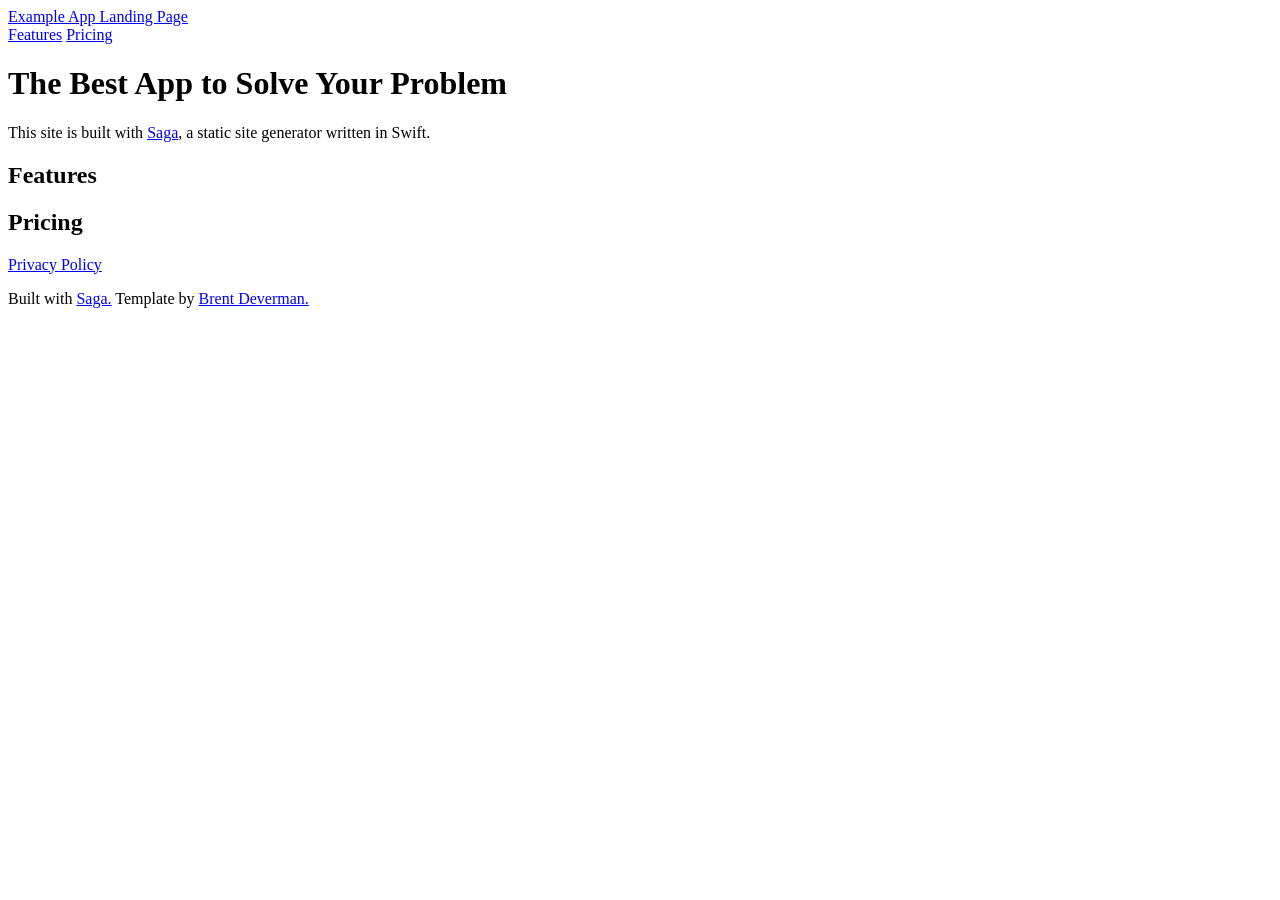
==== docs/index.html @ 44f38c5d "Initial commit" ====
<html lang="en-US">
	<head>
		<meta charset="utf-8"/>
		<meta content="width=device-width, initial-scale=1" name="viewport"/>
		<title>
			The Best App to Solve Your Problem
		</title>
		<link href="/static/style.css" rel="stylesheet"/>
	</head>
	<body>
		<header class="site-header">
			<nav class="site-nav">
				<a class="site-title" href="/">Example App Landing Page</a>
				<div class="nav-links">
					<a href="#features">Features</a>
					<a href="#pricing">Pricing</a>
				</div>
			</nav>
		</header>
		<main>
			<div class="page">
				<h1>
					The Best App to Solve Your Problem
				</h1>
				<p>This site is built with <a href="https://github.com/loopwerk/Saga">Saga</a>, a static site generator written in Swift.</p>
<h2 id="features">Features</h2>
<h2 id="pricing">Pricing</h2>
			</div>
		</main>
		<footer>
			<nav class="footer-nav">
				<div class="nav-links">
					<a href="/privacy-policy">Privacy Policy</a>
				</div>
			</nav>
			<p>
				Built with 
				<a href="https://github.com/loopwerk/Saga">Saga.</a>
				Template by 
				<a href="http://www.deverman.org">Brent Deverman.</a>
			</p>
		</footer>
	</body>
</html>
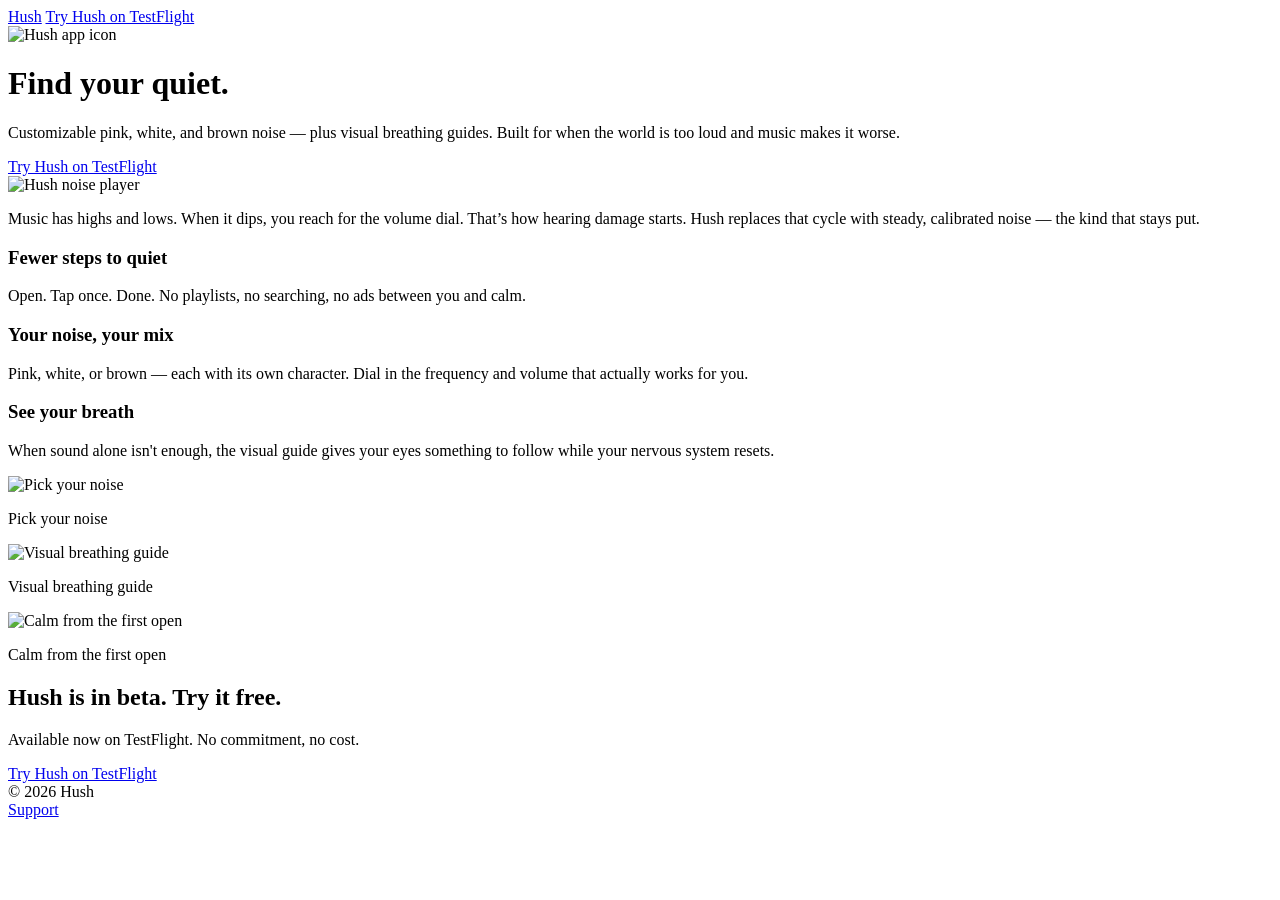
==== commit 27d0ccf1: "first init" ====
--- a/docs/index.html
+++ b/docs/index.html
@@ -3,42 +3,119 @@
 		<meta charset="utf-8"/>
 		<meta content="width=device-width, initial-scale=1" name="viewport"/>
 		<title>
-			The Best App to Solve Your Problem
+			Hush — Find your quiet.
 		</title>
-		<link href="/static/style.css" rel="stylesheet"/>
+		<meta content="Customizable pink, white, and brown noise — plus visual breathing guides. Built for overstimulated travelers." name="description"/>
+		<meta property="og:title" content="Hush — Find your quiet.">
+		<meta property="og:description" content="Customizable pink, white, and brown noise — plus visual breathing guides. Built for overstimulated travelers.">
+		<meta property="og:type" content="website">
+		<meta property="og:image" content="/static/assets/onboarding-screen.png">
+		<meta name="twitter:card" content="summary_large_image">
+		<meta name="twitter:title" content="Hush — Find your quiet.">
+		<meta name="twitter:description" content="Customizable pink, white, and brown noise — plus visual breathing guides. Built for overstimulated travelers.">
+		<link href="/static/style-eb7f01f4.css" rel="stylesheet"/>
 	</head>
 	<body>
 		<header class="site-header">
-			<nav class="site-nav">
-				<a class="site-title" href="/">Example App Landing Page</a>
-				<div class="nav-links">
-					<a href="#features">Features</a>
-					<a href="#pricing">Pricing</a>
-				</div>
-			</nav>
+			<div class="site-nav">
+				<a class="site-title" href="/">Hush</a>
+				<a class="cta-btn" href="https://testflight.apple.com/join/gzQWREQf">Try Hush on TestFlight</a>
+			</div>
 		</header>
 		<main>
-			<div class="page">
-				<h1>
-					The Best App to Solve Your Problem
-				</h1>
-				<p>This site is built with <a href="https://github.com/loopwerk/Saga">Saga</a>, a static site generator written in Swift.</p>
-<h2 id="features">Features</h2>
-<h2 id="pricing">Pricing</h2>
+			<div class="hero">
+				<div class="hero-content">
+					<img alt="Hush app icon" class="app-icon" src="/static/assets/app-icon.png"/>
+					<h1 class="hero-headline">
+						Find your quiet.
+					</h1>
+					<p class="hero-sub">
+						Customizable pink, white, and brown noise — plus visual breathing guides. Built for when the world is too loud and music makes it worse.
+					</p>
+					<a class="cta-btn" href="https://testflight.apple.com/join/gzQWREQf">Try Hush on TestFlight</a>
+				</div>
+				<div class="hero-screenshot">
+					<img alt="Hush noise player" class="phone-frame" src="/static/assets/main-screen.png"/>
+				</div>
+			</div>
+			<div class="problem-section">
+				<div class="problem-inner">
+					<p>Music has highs and lows. When it dips, you reach for the volume dial. That’s how hearing damage starts. Hush replaces that cycle with steady, calibrated noise — the kind that stays put.</p>
+				</div>
+			</div>
+			<div class="features-section" id="features">
+				<div class="section-inner">
+					<div class="features-grid">
+						<div class="feature-card">
+							<h3>
+								Fewer steps to quiet
+							</h3>
+							<p>
+								Open. Tap once. Done. No playlists, no searching, no ads between you and calm.
+							</p>
+						</div>
+						<div class="feature-card">
+							<h3>
+								Your noise, your mix
+							</h3>
+							<p>
+								Pink, white, or brown — each with its own character. Dial in the frequency and volume that actually works for you.
+							</p>
+						</div>
+						<div class="feature-card">
+							<h3>
+								See your breath
+							</h3>
+							<p>
+								When sound alone isn&apos;t enough, the visual guide gives your eyes something to follow while your nervous system resets.
+							</p>
+						</div>
+					</div>
+				</div>
+			</div>
+			<div class="screenshots-section">
+				<div class="section-inner">
+					<div class="screenshots-grid">
+						<div class="screenshot-item">
+							<img alt="Pick your noise" class="screenshot-img" src="/static/assets/main-screen.png"/>
+							<p class="screenshot-label">
+								Pick your noise
+							</p>
+						</div>
+						<div class="screenshot-item">
+							<img alt="Visual breathing guide" class="screenshot-img" src="/static/assets/breathing-guide-screen.png"/>
+							<p class="screenshot-label">
+								Visual breathing guide
+							</p>
+						</div>
+						<div class="screenshot-item">
+							<img alt="Calm from the first open" class="screenshot-img" src="/static/assets/onboarding-screen.png"/>
+							<p class="screenshot-label">
+								Calm from the first open
+							</p>
+						</div>
+					</div>
+				</div>
+			</div>
+			<div class="cta-section">
+				<div class="cta-inner">
+					<h2>
+						Hush is in beta. Try it free.
+					</h2>
+					<p class="cta-desc">
+						Available now on TestFlight. No commitment, no cost.
+					</p>
+					<a class="cta-btn" href="https://testflight.apple.com/join/gzQWREQf">Try Hush on TestFlight</a>
+				</div>
 			</div>
 		</main>
 		<footer>
-			<nav class="footer-nav">
-				<div class="nav-links">
-					<a href="/privacy-policy">Privacy Policy</a>
+			<div class="footer-inner">
+				<span>© 2026 Hush</span>
+				<div class="footer-links">
+					<a href="mailto:christofer.theodore@gmail.com">Support</a>
 				</div>
-			</nav>
-			<p>
-				Built with 
-				<a href="https://github.com/loopwerk/Saga">Saga.</a>
-				Template by 
-				<a href="http://www.deverman.org">Brent Deverman.</a>
-			</p>
+			</div>
 		</footer>
 	</body>
 </html>
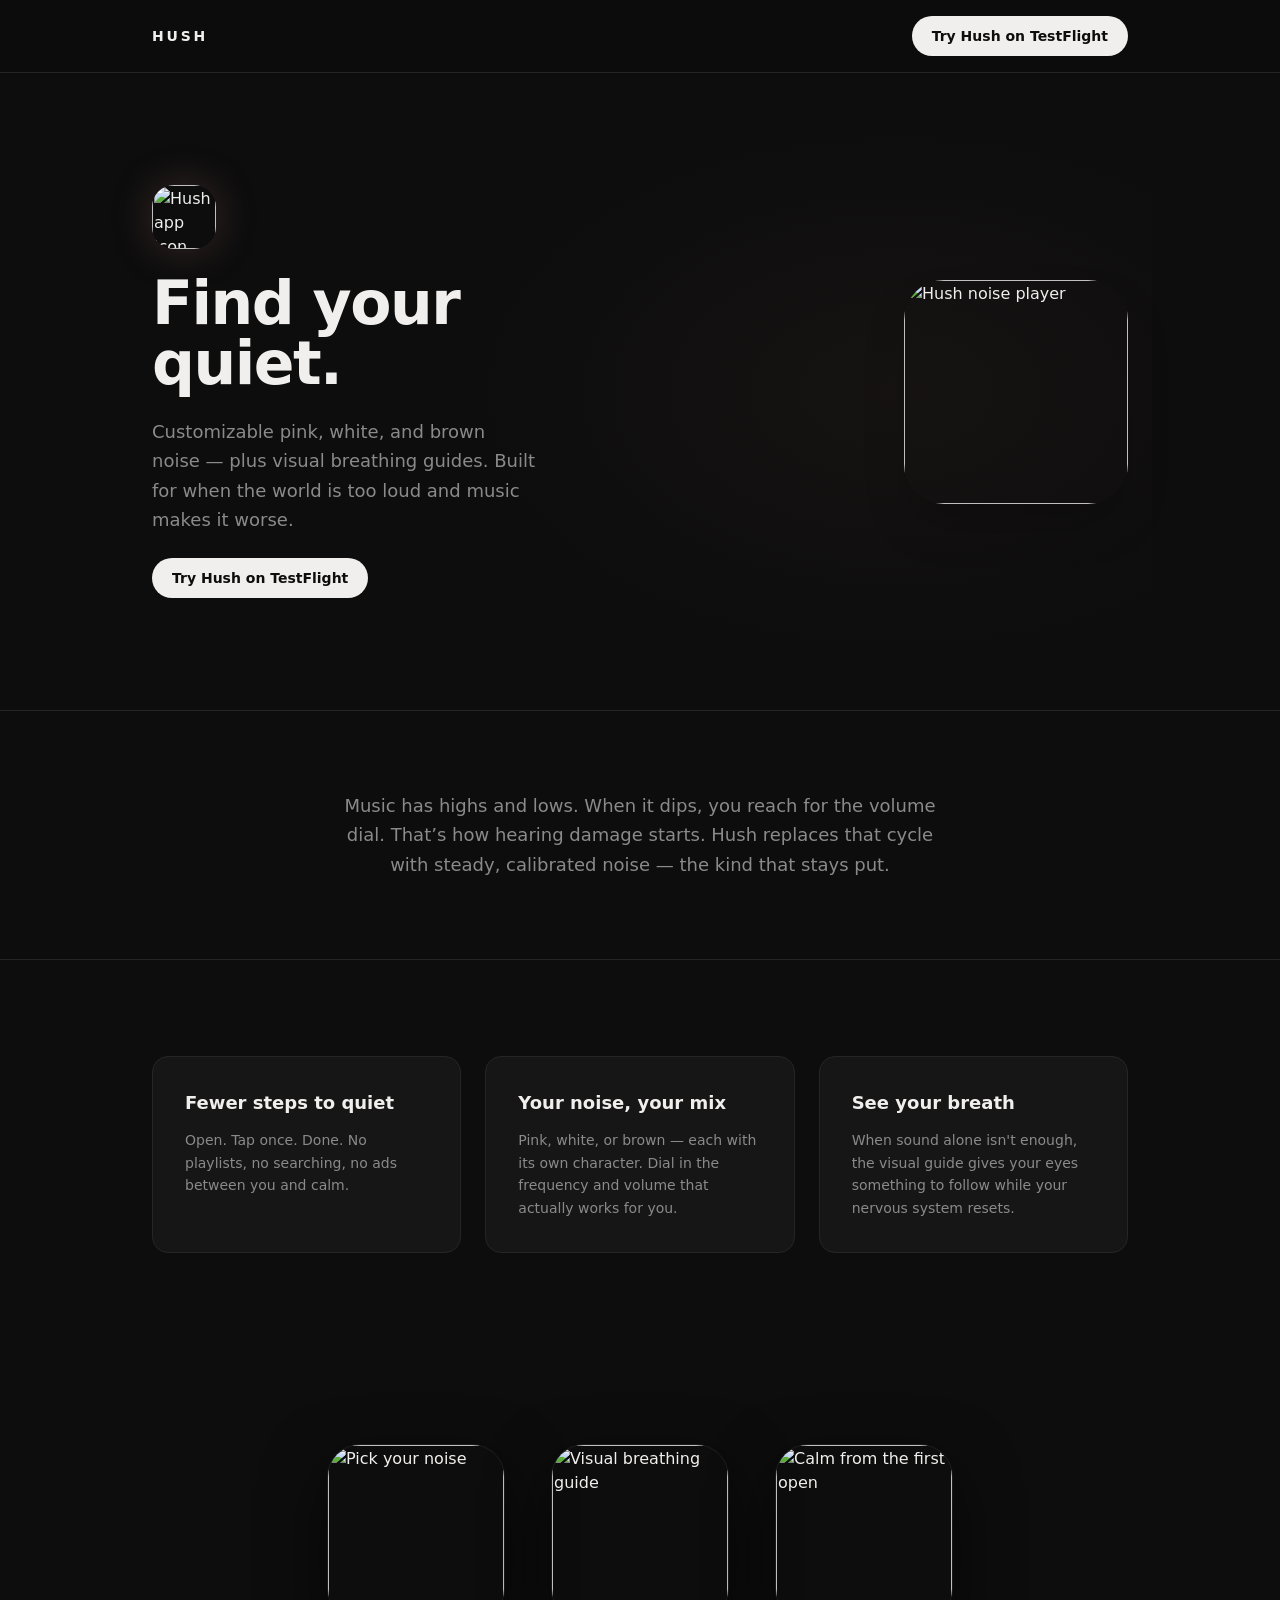
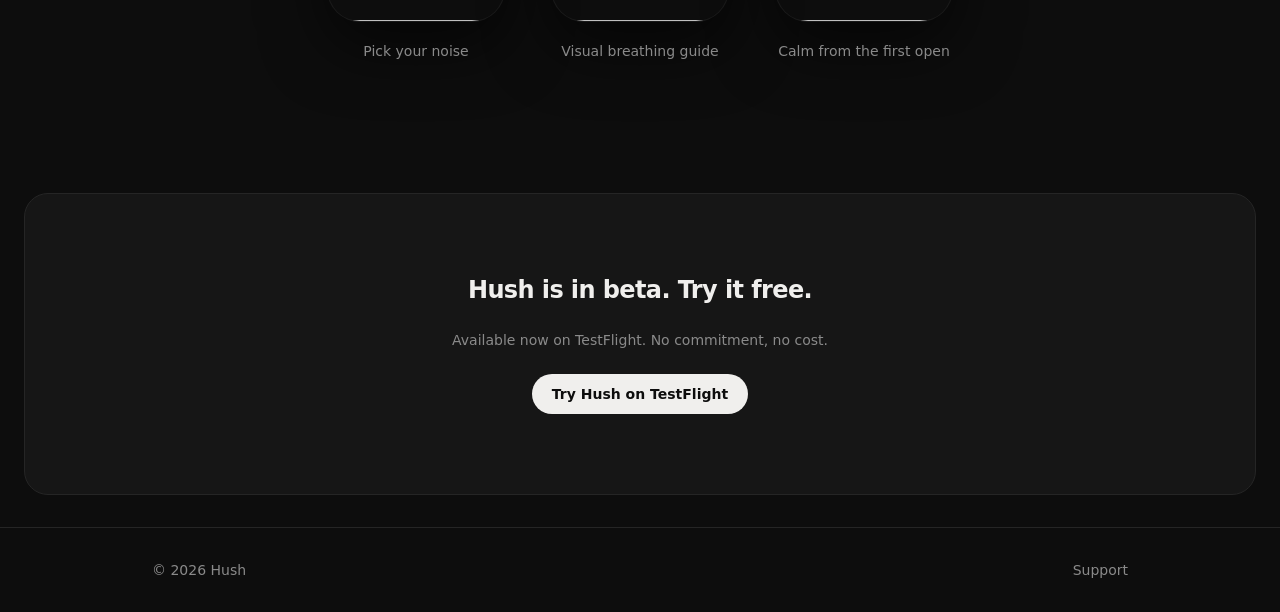
==== commit 7e7ac71c: "change prmpt file" ====
--- a/docs/index.html
+++ b/docs/index.html
@@ -13,7 +13,7 @@
 		<meta name="twitter:card" content="summary_large_image">
 		<meta name="twitter:title" content="Hush — Find your quiet.">
 		<meta name="twitter:description" content="Customizable pink, white, and brown noise — plus visual breathing guides. Built for overstimulated travelers.">
-		<link href="/static/style-eb7f01f4.css" rel="stylesheet"/>
+		<link href="./static/style-eb7f01f4.css" rel="stylesheet"/>
 	</head>
 	<body>
 		<header class="site-header">
--- a/docs/static/style-eb7f01f4.css
+++ b/docs/static/style-eb7f01f4.css
@@ -0,0 +1,2 @@
+/*! tailwindcss v4.2.1 | MIT License | https://tailwindcss.com */
+@layer properties{@supports (((-webkit-hyphens:none)) and (not (margin-trim:inline))) or ((-moz-orient:inline) and (not (color:rgb(from red r g b)))){*,:before,:after,::backdrop{--tw-rotate-x:initial;--tw-rotate-y:initial;--tw-rotate-z:initial;--tw-skew-x:initial;--tw-skew-y:initial;--tw-font-weight:initial;--tw-tracking:initial;--tw-leading:initial;--tw-border-style:solid;--tw-backdrop-blur:initial;--tw-backdrop-brightness:initial;--tw-backdrop-contrast:initial;--tw-backdrop-grayscale:initial;--tw-backdrop-hue-rotate:initial;--tw-backdrop-invert:initial;--tw-backdrop-opacity:initial;--tw-backdrop-saturate:initial;--tw-backdrop-sepia:initial;--tw-shadow:0 0 #0000;--tw-shadow-color:initial;--tw-shadow-alpha:100%;--tw-inset-shadow:0 0 #0000;--tw-inset-shadow-color:initial;--tw-inset-shadow-alpha:100%;--tw-ring-color:initial;--tw-ring-shadow:0 0 #0000;--tw-inset-ring-color:initial;--tw-inset-ring-shadow:0 0 #0000;--tw-ring-inset:initial;--tw-ring-offset-width:0px;--tw-ring-offset-color:#fff;--tw-ring-offset-shadow:0 0 #0000}}}@layer theme{:root,:host{--font-sans:ui-sans-serif, system-ui, -apple-system, BlinkMacSystemFont, "Segoe UI", sans-serif;--font-mono:ui-monospace, SFMono-Regular, Menlo, Monaco, Consolas, "Liberation Mono", "Courier New", monospace;--color-white:#fff;--spacing:.25rem;--container-sm:24rem;--container-lg:32rem;--container-2xl:42rem;--container-3xl:48rem;--container-5xl:64rem;--text-sm:.875rem;--text-sm--line-height:calc(1.25 / .875);--text-lg:1.125rem;--text-lg--line-height:calc(1.75 / 1.125);--text-xl:1.25rem;--text-xl--line-height:calc(1.75 / 1.25);--text-2xl:1.5rem;--text-2xl--line-height:calc(2 / 1.5);--text-4xl:2.25rem;--text-4xl--line-height:calc(2.5 / 2.25);--text-5xl:3rem;--text-5xl--line-height:1;--text-6xl:3.75rem;--text-6xl--line-height:1;--font-weight-medium:500;--font-weight-semibold:600;--font-weight-bold:700;--tracking-tight:-.025em;--leading-relaxed:1.625;--radius-lg:.5rem;--radius-2xl:1rem;--radius-3xl:1.5rem;--default-transition-duration:.15s;--default-transition-timing-function:cubic-bezier(.4, 0, .2, 1);--default-font-family:var(--font-sans);--default-mono-font-family:var(--font-mono);--color-canvas:#0d0d0d;--color-surface:#161616;--color-ink:#f0efed;--color-muted:#8a8a8a;--color-line:#252525;--color-accent:#c47a7a}}@layer base{*,:after,:before,::backdrop{box-sizing:border-box;border:0 solid;margin:0;padding:0}::file-selector-button{box-sizing:border-box;border:0 solid;margin:0;padding:0}html,:host{-webkit-text-size-adjust:100%;tab-size:4;line-height:1.5;font-family:var(--default-font-family,ui-sans-serif, system-ui, sans-serif, "Apple Color Emoji", "Segoe UI Emoji", "Segoe UI Symbol", "Noto Color Emoji");font-feature-settings:var(--default-font-feature-settings,normal);font-variation-settings:var(--default-font-variation-settings,normal);-webkit-tap-highlight-color:transparent}hr{height:0;color:inherit;border-top-width:1px}abbr:where([title]){-webkit-text-decoration:underline dotted;text-decoration:underline dotted}h1,h2,h3,h4,h5,h6{font-size:inherit;font-weight:inherit}a{color:inherit;-webkit-text-decoration:inherit;-webkit-text-decoration:inherit;-webkit-text-decoration:inherit;text-decoration:inherit}b,strong{font-weight:bolder}code,kbd,samp,pre{font-family:var(--default-mono-font-family,ui-monospace, SFMono-Regular, Menlo, Monaco, Consolas, "Liberation Mono", "Courier New", monospace);font-feature-settings:var(--default-mono-font-feature-settings,normal);font-variation-settings:var(--default-mono-font-variation-settings,normal);font-size:1em}small{font-size:80%}sub,sup{vertical-align:baseline;font-size:75%;line-height:0;position:relative}sub{bottom:-.25em}sup{top:-.5em}table{text-indent:0;border-color:inherit;border-collapse:collapse}:-moz-focusring{outline:auto}progress{vertical-align:baseline}summary{display:list-item}ol,ul,menu{list-style:none}img,svg,video,canvas,audio,iframe,embed,object{vertical-align:middle;display:block}img,video{max-width:100%;height:auto}button,input,select,optgroup,textarea{font:inherit;font-feature-settings:inherit;font-variation-settings:inherit;letter-spacing:inherit;color:inherit;opacity:1;background-color:#0000;border-radius:0}::file-selector-button{font:inherit;font-feature-settings:inherit;font-variation-settings:inherit;letter-spacing:inherit;color:inherit;opacity:1;background-color:#0000;border-radius:0}:where(select:is([multiple],[size])) optgroup{font-weight:bolder}:where(select:is([multiple],[size])) optgroup option{padding-inline-start:20px}::file-selector-button{margin-inline-end:4px}::placeholder{opacity:1}@supports (not ((-webkit-appearance:-apple-pay-button))) or (contain-intrinsic-size:1px){::placeholder{color:currentColor}@supports (color:color-mix(in lab, red, red)){::placeholder{color:color-mix(in oklab, currentcolor 50%, transparent)}}}textarea{resize:vertical}::-webkit-search-decoration{-webkit-appearance:none}::-webkit-date-and-time-value{min-height:1lh;text-align:inherit}::-webkit-datetime-edit{display:inline-flex}::-webkit-datetime-edit-fields-wrapper{padding:0}::-webkit-datetime-edit{padding-block:0}::-webkit-datetime-edit-year-field{padding-block:0}::-webkit-datetime-edit-month-field{padding-block:0}::-webkit-datetime-edit-day-field{padding-block:0}::-webkit-datetime-edit-hour-field{padding-block:0}::-webkit-datetime-edit-minute-field{padding-block:0}::-webkit-datetime-edit-second-field{padding-block:0}::-webkit-datetime-edit-millisecond-field{padding-block:0}::-webkit-datetime-edit-meridiem-field{padding-block:0}::-webkit-calendar-picker-indicator{line-height:1}:-moz-ui-invalid{box-shadow:none}button,input:where([type=button],[type=reset],[type=submit]){appearance:button}::file-selector-button{appearance:button}::-webkit-inner-spin-button{height:auto}::-webkit-outer-spin-button{height:auto}[hidden]:where(:not([hidden=until-found])){display:none!important}*{box-sizing:border-box}html{scroll-behavior:smooth}body{background-color:var(--color-canvas);font-family:var(--font-sans);color:var(--color-ink);-webkit-font-smoothing:antialiased;-moz-osx-font-smoothing:grayscale}main{min-height:60vh}h1{font-size:var(--text-4xl);line-height:var(--tw-leading,var(--text-4xl--line-height));--tw-font-weight:var(--font-weight-bold);font-weight:var(--font-weight-bold);--tw-tracking:var(--tracking-tight);letter-spacing:var(--tracking-tight);color:var(--color-ink)}h2{font-size:var(--text-2xl);line-height:var(--tw-leading,var(--text-2xl--line-height));--tw-font-weight:var(--font-weight-semibold);font-weight:var(--font-weight-semibold);--tw-tracking:var(--tracking-tight);letter-spacing:var(--tracking-tight);color:var(--color-ink)}h3{font-size:var(--text-lg);line-height:var(--tw-leading,var(--text-lg--line-height));--tw-font-weight:var(--font-weight-semibold);font-weight:var(--font-weight-semibold);color:var(--color-ink)}p{--tw-leading:calc(var(--spacing) * 7);line-height:calc(var(--spacing) * 7);color:var(--color-muted)}a{transition-property:color,background-color,border-color,outline-color,text-decoration-color,fill,stroke,--tw-gradient-from,--tw-gradient-via,--tw-gradient-to;transition-timing-function:var(--tw-ease,var(--default-transition-timing-function));transition-duration:var(--tw-duration,var(--default-transition-duration))}ol,ul{margin-bottom:calc(var(--spacing) * 4);padding-left:calc(var(--spacing) * 6)}li{margin-bottom:calc(var(--spacing) * 1)}code{background-color:var(--color-surface);padding-inline:calc(var(--spacing) * 1.5);padding-block:calc(var(--spacing) * .5);color:var(--color-ink);border-radius:.25rem;font-size:.9em}pre{margin-bottom:calc(var(--spacing) * 4);border-radius:var(--radius-lg);background-color:var(--color-surface);padding:calc(var(--spacing) * 4);color:var(--color-ink);overflow-x:auto}pre code{padding:calc(var(--spacing) * 0);color:inherit;background-color:#0000}}@layer components{.site-header{top:calc(var(--spacing) * 0);z-index:50;border-bottom-style:var(--tw-border-style);border-bottom-width:1px;border-color:var(--color-line);background-color:#0d0d0df2;position:sticky}@supports (color:color-mix(in lab, red, red)){.site-header{background-color:color-mix(in oklab, var(--color-canvas) 95%, transparent)}}.site-header{--tw-backdrop-blur:blur(8px);-webkit-backdrop-filter:var(--tw-backdrop-blur,) var(--tw-backdrop-brightness,) var(--tw-backdrop-contrast,) var(--tw-backdrop-grayscale,) var(--tw-backdrop-hue-rotate,) var(--tw-backdrop-invert,) var(--tw-backdrop-opacity,) var(--tw-backdrop-saturate,) var(--tw-backdrop-sepia,);backdrop-filter:var(--tw-backdrop-blur,) var(--tw-backdrop-brightness,) var(--tw-backdrop-contrast,) var(--tw-backdrop-grayscale,) var(--tw-backdrop-hue-rotate,) var(--tw-backdrop-invert,) var(--tw-backdrop-opacity,) var(--tw-backdrop-saturate,) var(--tw-backdrop-sepia,)}.site-nav{max-width:var(--container-5xl);padding-inline:calc(var(--spacing) * 6);padding-block:calc(var(--spacing) * 4);justify-content:space-between;align-items:center;margin-inline:auto;display:flex}.site-title{font-size:var(--text-sm);line-height:var(--tw-leading,var(--text-sm--line-height));--tw-font-weight:var(--font-weight-bold);font-weight:var(--font-weight-bold);--tw-tracking:.2em;letter-spacing:.2em;color:var(--color-ink);text-transform:uppercase;text-decoration-line:none}@media (hover:hover){.site-title:hover{color:var(--color-accent);text-decoration-line:none}}.cta-btn{background-color:var(--color-ink);padding-inline:calc(var(--spacing) * 5);padding-block:calc(var(--spacing) * 2.5);font-size:var(--text-sm);line-height:var(--tw-leading,var(--text-sm--line-height));--tw-font-weight:var(--font-weight-semibold);font-weight:var(--font-weight-semibold);color:var(--color-canvas);transition-property:color,background-color,border-color,outline-color,text-decoration-color,fill,stroke,--tw-gradient-from,--tw-gradient-via,--tw-gradient-to;transition-timing-function:var(--tw-ease,var(--default-transition-timing-function));transition-duration:var(--tw-duration,var(--default-transition-duration));border-radius:3.40282e38px;align-items:center;text-decoration-line:none;display:inline-flex}@media (hover:hover){.cta-btn:hover{background-color:var(--color-white);text-decoration-line:none}}.section-inner{max-width:var(--container-5xl);padding-inline:calc(var(--spacing) * 6);margin-inline:auto}.hero{max-width:var(--container-5xl);align-items:center;gap:calc(var(--spacing) * 12);padding-inline:calc(var(--spacing) * 6);padding-block:calc(var(--spacing) * 28);flex-direction:column;margin-inline:auto;display:flex}@media (min-width:48rem){.hero{gap:calc(var(--spacing) * 20);flex-direction:row}}.hero{background:radial-gradient(60% 60% at 75%,#c47a7a0d 0%,#0000 70%)}.hero-content{align-items:center;gap:calc(var(--spacing) * 6);flex-direction:column;flex:1;display:flex}@media (min-width:48rem){.hero-content{align-items:flex-start}}.app-icon{height:calc(var(--spacing) * 16);width:calc(var(--spacing) * 16);border-radius:22px;box-shadow:0 0 40px #c47a7a40}.hero-headline{text-align:center;font-size:var(--text-5xl);line-height:var(--tw-leading,var(--text-5xl--line-height));--tw-font-weight:var(--font-weight-bold);font-weight:var(--font-weight-bold);--tw-tracking:var(--tracking-tight);letter-spacing:var(--tracking-tight);color:var(--color-ink)}@media (min-width:48rem){.hero-headline{text-align:left;font-size:var(--text-6xl);line-height:var(--tw-leading,var(--text-6xl--line-height))}}.hero-sub{max-width:var(--container-sm);text-align:center;font-size:var(--text-lg);line-height:var(--tw-leading,var(--text-lg--line-height));--tw-leading:var(--leading-relaxed);line-height:var(--leading-relaxed);color:var(--color-muted)}@media (min-width:48rem){.hero-sub{text-align:left}}.hero-screenshot{flex:1;justify-content:center;display:flex}@media (min-width:48rem){.hero-screenshot{justify-content:flex-end}}.phone-frame{width:calc(var(--spacing) * 52);--tw-shadow:0 25px 50px -12px var(--tw-shadow-color,#00000040);box-shadow:var(--tw-inset-shadow), var(--tw-inset-ring-shadow), var(--tw-ring-offset-shadow), var(--tw-ring-shadow), var(--tw-shadow);border-radius:2.5rem}@media (min-width:48rem){.phone-frame{width:calc(var(--spacing) * 56)}}.problem-section{border-block-style:var(--tw-border-style);border-block-width:1px;border-color:var(--color-line);padding-block:calc(var(--spacing) * 20)}.problem-inner{max-width:var(--container-2xl);padding-inline:calc(var(--spacing) * 6);text-align:center;margin-inline:auto}.problem-inner p{font-size:var(--text-lg);line-height:var(--tw-leading,var(--text-lg--line-height));--tw-leading:var(--leading-relaxed);line-height:var(--leading-relaxed);color:var(--color-muted)}.features-section{padding-block:calc(var(--spacing) * 24)}.features-grid{gap:calc(var(--spacing) * 6);display:grid}@media (min-width:48rem){.features-grid{grid-template-columns:repeat(3,minmax(0,1fr))}}.feature-card{border-radius:var(--radius-2xl);border-style:var(--tw-border-style);border-width:1px;border-color:var(--color-line);background-color:var(--color-surface);padding:calc(var(--spacing) * 8);transition-property:color,background-color,border-color,outline-color,text-decoration-color,fill,stroke,--tw-gradient-from,--tw-gradient-via,--tw-gradient-to;transition-timing-function:var(--tw-ease,var(--default-transition-timing-function));transition-duration:var(--tw-duration,var(--default-transition-duration))}@media (hover:hover){.feature-card:hover{border-color:var(--color-accent)}}.feature-card h3{margin-bottom:calc(var(--spacing) * 3)}.feature-card p{margin-bottom:calc(var(--spacing) * 0);font-size:var(--text-sm);line-height:var(--tw-leading,var(--text-sm--line-height));--tw-leading:var(--leading-relaxed);line-height:var(--leading-relaxed)}.screenshots-section{padding-block:calc(var(--spacing) * 24)}.screenshots-grid{justify-content:center;align-items:center;gap:calc(var(--spacing) * 12);flex-direction:column;display:flex}@media (min-width:48rem){.screenshots-grid{flex-direction:row;align-items:flex-start}}.screenshot-item{align-items:center;gap:calc(var(--spacing) * 4);flex-direction:column;display:flex}.screenshot-img{width:calc(var(--spacing) * 44);border-radius:2rem;box-shadow:0 0 0 1px #ffffff12,0 24px 64px #0009}.screenshot-label{margin-bottom:calc(var(--spacing) * 0);font-size:var(--text-sm);line-height:var(--tw-leading,var(--text-sm--line-height));color:var(--color-muted)}.cta-section{margin-inline:calc(var(--spacing) * 6);margin-block:calc(var(--spacing) * 8);border-radius:var(--radius-3xl);border-style:var(--tw-border-style);border-width:1px;border-color:var(--color-line);background-color:var(--color-surface)}.cta-inner{max-width:var(--container-lg);align-items:center;gap:calc(var(--spacing) * 5);padding-inline:calc(var(--spacing) * 8);padding-block:calc(var(--spacing) * 20);text-align:center;flex-direction:column;margin-inline:auto;display:flex}.cta-inner h2{margin-bottom:calc(var(--spacing) * 0)}.cta-desc{margin-bottom:calc(var(--spacing) * 0);font-size:var(--text-sm);line-height:var(--tw-leading,var(--text-sm--line-height));color:var(--color-muted)}.page,article{margin-inline:auto;margin-block:calc(var(--spacing) * 8);max-width:var(--container-3xl);border-radius:var(--radius-2xl);border-style:var(--tw-border-style);border-width:1px;border-color:var(--color-line);background-color:var(--color-surface);padding:calc(var(--spacing) * 8)}.tags{margin-bottom:calc(var(--spacing) * 5);gap:calc(var(--spacing) * 2);padding:calc(var(--spacing) * 0);flex-wrap:wrap;list-style-type:none;display:flex}.tags li{margin:calc(var(--spacing) * 0)}.tags a{background-color:var(--color-canvas);padding-inline:calc(var(--spacing) * 3);padding-block:calc(var(--spacing) * 1);font-size:var(--text-sm);line-height:var(--tw-leading,var(--text-sm--line-height));--tw-font-weight:var(--font-weight-medium);font-weight:var(--font-weight-medium);color:var(--color-muted);--tw-ring-shadow:var(--tw-ring-inset,) 0 0 0 calc(1px + var(--tw-ring-offset-width)) var(--tw-ring-color,currentcolor);box-shadow:var(--tw-inset-shadow), var(--tw-inset-ring-shadow), var(--tw-ring-offset-shadow), var(--tw-ring-shadow), var(--tw-shadow);--tw-ring-color:var(--color-line);border-radius:3.40282e38px;text-decoration-line:none}@media (hover:hover){.tags a:hover{color:var(--color-ink);text-decoration-line:none}}.article-card{border-bottom-style:var(--tw-border-style);border-bottom-width:1px;border-color:var(--color-line);padding-block:calc(var(--spacing) * 5)}.article-card:last-child{border-bottom-style:var(--tw-border-style);border-bottom-width:0}.article-card h2{margin:calc(var(--spacing) * 0);margin-bottom:calc(var(--spacing) * 2);font-size:var(--text-xl);line-height:var(--tw-leading,var(--text-xl--line-height))}.article-card p{margin:calc(var(--spacing) * 0)}footer{border-top-style:var(--tw-border-style);border-top-width:1px;border-color:var(--color-line);padding-block:calc(var(--spacing) * 8)}.footer-inner{max-width:var(--container-5xl);justify-content:space-between;align-items:center;gap:calc(var(--spacing) * 3);padding-inline:calc(var(--spacing) * 6);font-size:var(--text-sm);line-height:var(--tw-leading,var(--text-sm--line-height));color:var(--color-muted);flex-direction:column;margin-inline:auto;display:flex}@media (min-width:48rem){.footer-inner{flex-direction:row}}.footer-links{align-items:center;gap:calc(var(--spacing) * 6);display:flex}.footer-links a{color:var(--color-muted);text-decoration-line:none}@media (hover:hover){.footer-links a:hover{color:var(--color-ink);text-decoration-line:none}}}@layer utilities{.static{position:static}.end{inset-inline-end:var(--spacing)}.contents{display:contents}.transform{transform:var(--tw-rotate-x,) var(--tw-rotate-y,) var(--tw-rotate-z,) var(--tw-skew-x,) var(--tw-skew-y,)}.lowercase{text-transform:lowercase}}@property --tw-rotate-x{syntax:"*";inherits:false}@property --tw-rotate-y{syntax:"*";inherits:false}@property --tw-rotate-z{syntax:"*";inherits:false}@property --tw-skew-x{syntax:"*";inherits:false}@property --tw-skew-y{syntax:"*";inherits:false}@property --tw-font-weight{syntax:"*";inherits:false}@property --tw-tracking{syntax:"*";inherits:false}@property --tw-leading{syntax:"*";inherits:false}@property --tw-border-style{syntax:"*";inherits:false;initial-value:solid}@property --tw-backdrop-blur{syntax:"*";inherits:false}@property --tw-backdrop-brightness{syntax:"*";inherits:false}@property --tw-backdrop-contrast{syntax:"*";inherits:false}@property --tw-backdrop-grayscale{syntax:"*";inherits:false}@property --tw-backdrop-hue-rotate{syntax:"*";inherits:false}@property --tw-backdrop-invert{syntax:"*";inherits:false}@property --tw-backdrop-opacity{syntax:"*";inherits:false}@property --tw-backdrop-saturate{syntax:"*";inherits:false}@property --tw-backdrop-sepia{syntax:"*";inherits:false}@property --tw-shadow{syntax:"*";inherits:false;initial-value:0 0 #0000}@property --tw-shadow-color{syntax:"*";inherits:false}@property --tw-shadow-alpha{syntax:"<percentage>";inherits:false;initial-value:100%}@property --tw-inset-shadow{syntax:"*";inherits:false;initial-value:0 0 #0000}@property --tw-inset-shadow-color{syntax:"*";inherits:false}@property --tw-inset-shadow-alpha{syntax:"<percentage>";inherits:false;initial-value:100%}@property --tw-ring-color{syntax:"*";inherits:false}@property --tw-ring-shadow{syntax:"*";inherits:false;initial-value:0 0 #0000}@property --tw-inset-ring-color{syntax:"*";inherits:false}@property --tw-inset-ring-shadow{syntax:"*";inherits:false;initial-value:0 0 #0000}@property --tw-ring-inset{syntax:"*";inherits:false}@property --tw-ring-offset-width{syntax:"<length>";inherits:false;initial-value:0}@property --tw-ring-offset-color{syntax:"*";inherits:false;initial-value:#fff}@property --tw-ring-offset-shadow{syntax:"*";inherits:false;initial-value:0 0 #0000}
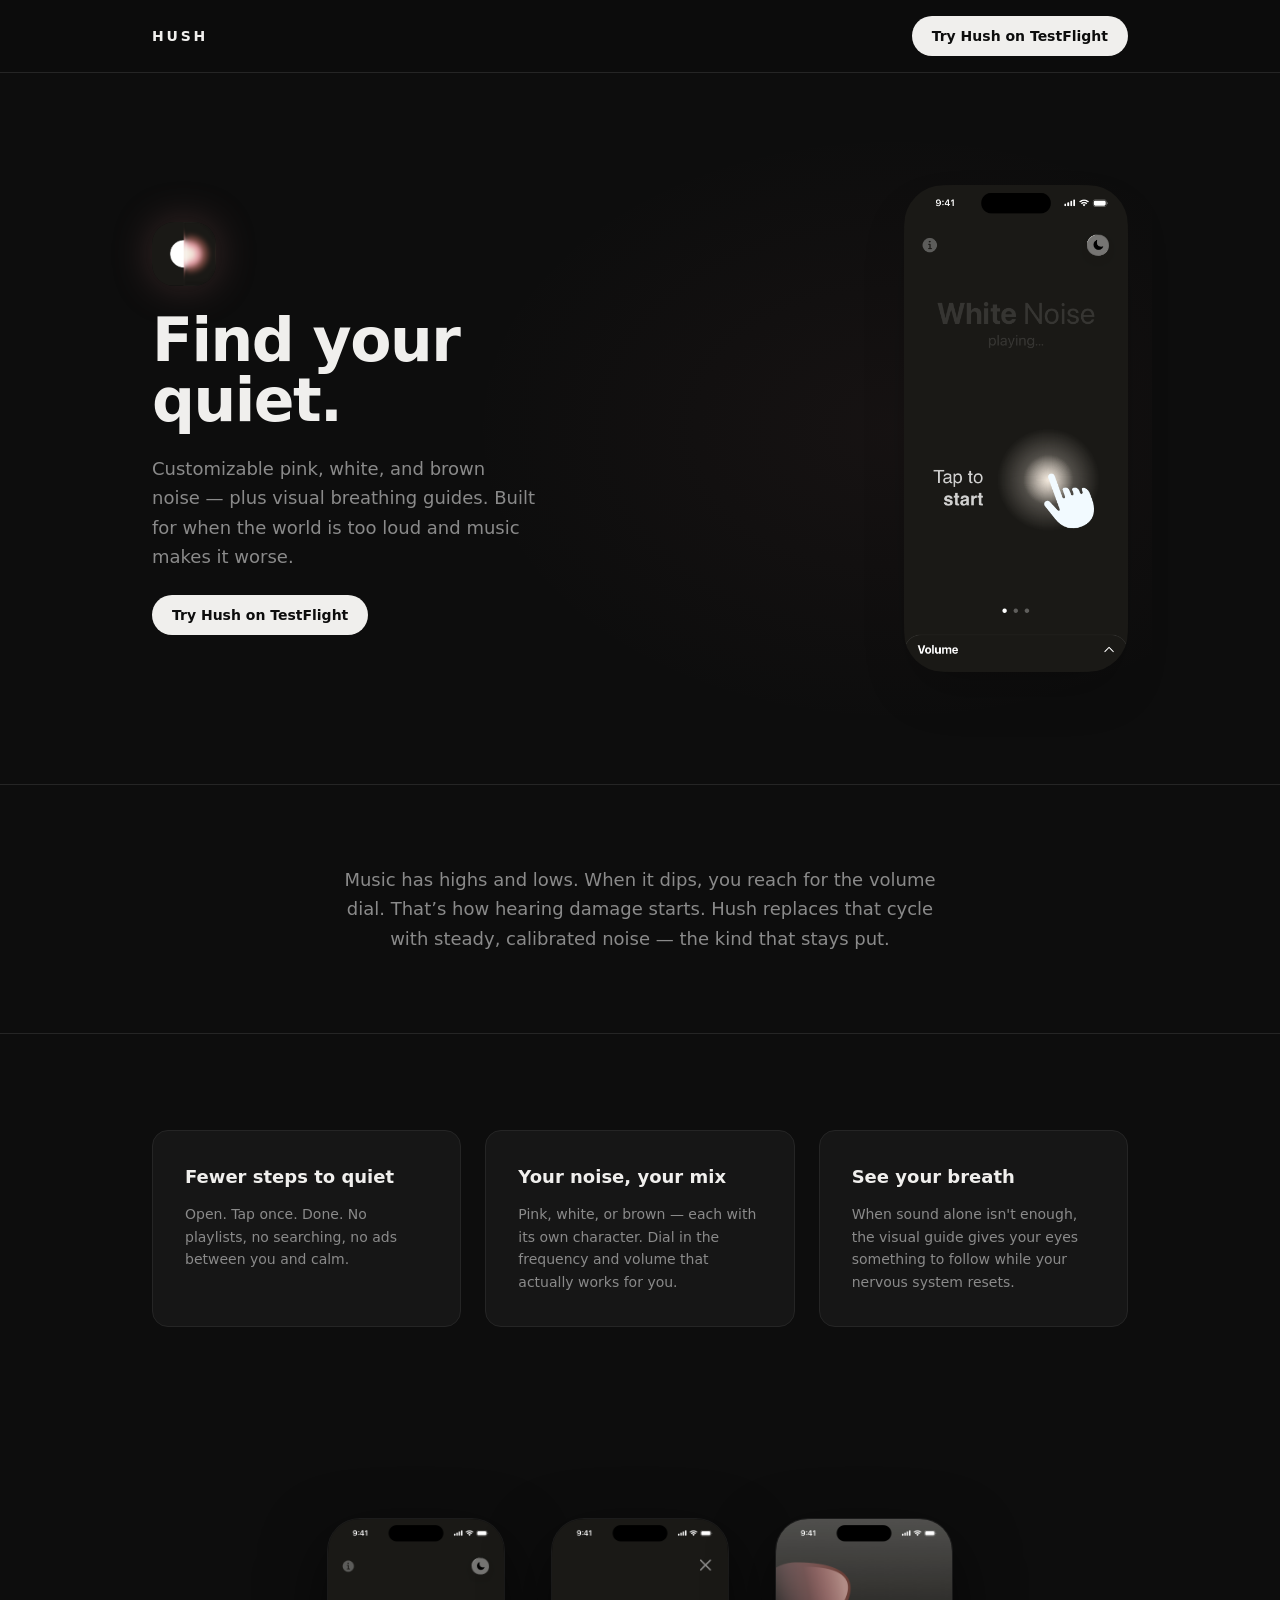
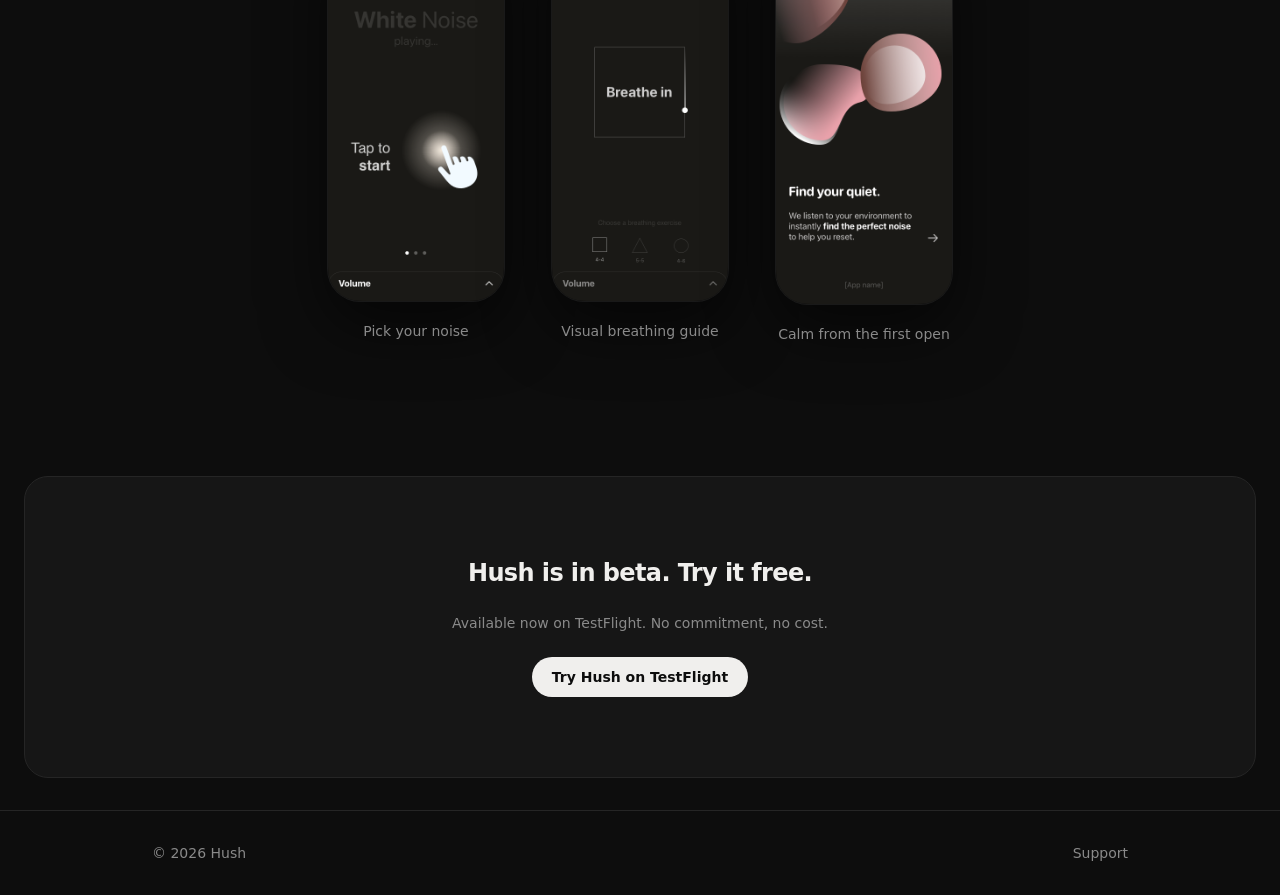
==== commit 8bd6c3ee: "fix link" ====
--- a/docs/index.html
+++ b/docs/index.html
@@ -9,7 +9,7 @@
 		<meta property="og:title" content="Hush — Find your quiet.">
 		<meta property="og:description" content="Customizable pink, white, and brown noise — plus visual breathing guides. Built for overstimulated travelers.">
 		<meta property="og:type" content="website">
-		<meta property="og:image" content="/static/assets/onboarding-screen.png">
+		<meta property="og:image" content="./static/assets/onboarding-screen.png">
 		<meta name="twitter:card" content="summary_large_image">
 		<meta name="twitter:title" content="Hush — Find your quiet.">
 		<meta name="twitter:description" content="Customizable pink, white, and brown noise — plus visual breathing guides. Built for overstimulated travelers.">
@@ -25,7 +25,7 @@
 		<main>
 			<div class="hero">
 				<div class="hero-content">
-					<img alt="Hush app icon" class="app-icon" src="/static/assets/app-icon.png"/>
+					<img alt="Hush app icon" class="app-icon" src="./static/assets/app-icon.png"/>
 					<h1 class="hero-headline">
 						Find your quiet.
 					</h1>
@@ -35,7 +35,7 @@
 					<a class="cta-btn" href="https://testflight.apple.com/join/gzQWREQf">Try Hush on TestFlight</a>
 				</div>
 				<div class="hero-screenshot">
-					<img alt="Hush noise player" class="phone-frame" src="/static/assets/main-screen.png"/>
+					<img alt="Hush noise player" class="phone-frame" src="./static/assets/main-screen.png"/>
 				</div>
 			</div>
 			<div class="problem-section">
@@ -77,19 +77,19 @@
 				<div class="section-inner">
 					<div class="screenshots-grid">
 						<div class="screenshot-item">
-							<img alt="Pick your noise" class="screenshot-img" src="/static/assets/main-screen.png"/>
+							<img alt="Pick your noise" class="screenshot-img" src="./static/assets/main-screen.png"/>
 							<p class="screenshot-label">
 								Pick your noise
 							</p>
 						</div>
 						<div class="screenshot-item">
-							<img alt="Visual breathing guide" class="screenshot-img" src="/static/assets/breathing-guide-screen.png"/>
+							<img alt="Visual breathing guide" class="screenshot-img" src="./static/assets/breathing-guide-screen.png"/>
 							<p class="screenshot-label">
 								Visual breathing guide
 							</p>
 						</div>
 						<div class="screenshot-item">
-							<img alt="Calm from the first open" class="screenshot-img" src="/static/assets/onboarding-screen.png"/>
+							<img alt="Calm from the first open" class="screenshot-img" src="./static/assets/onboarding-screen.png"/>
 							<p class="screenshot-label">
 								Calm from the first open
 							</p>
